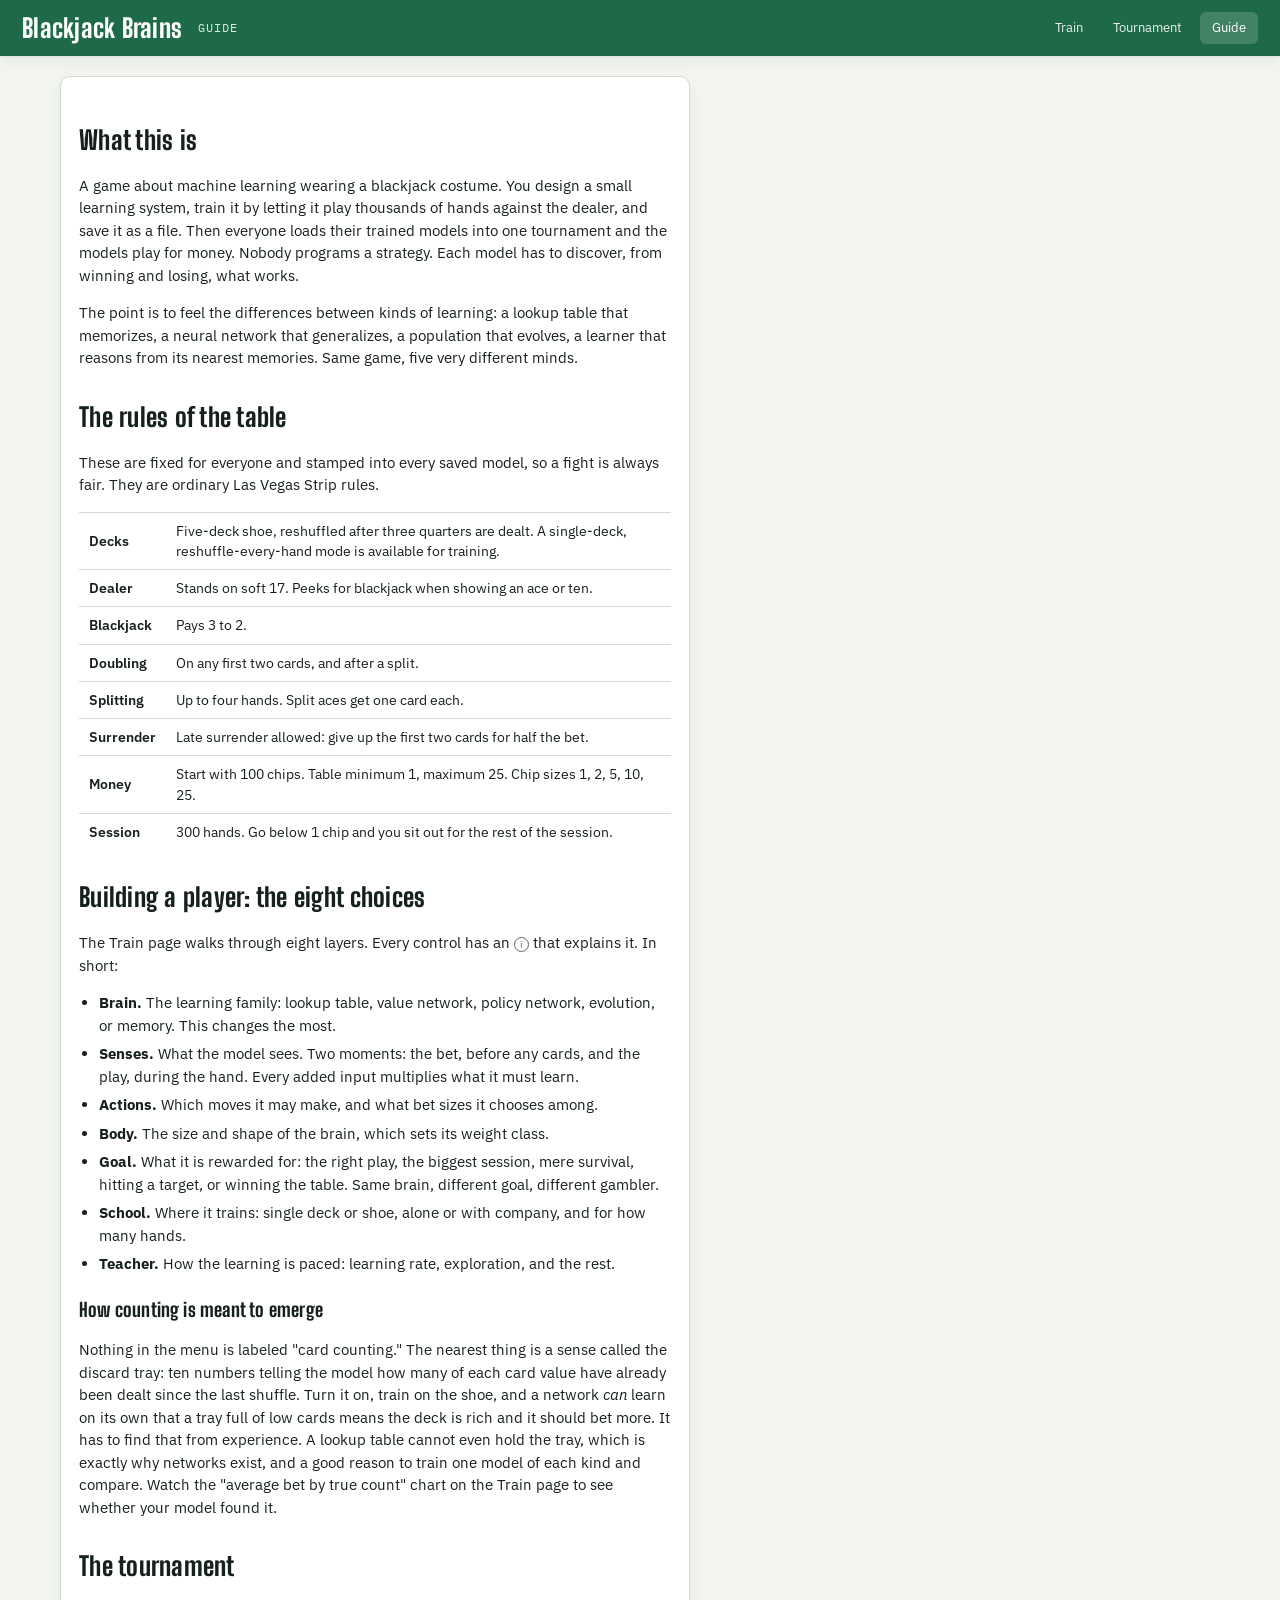
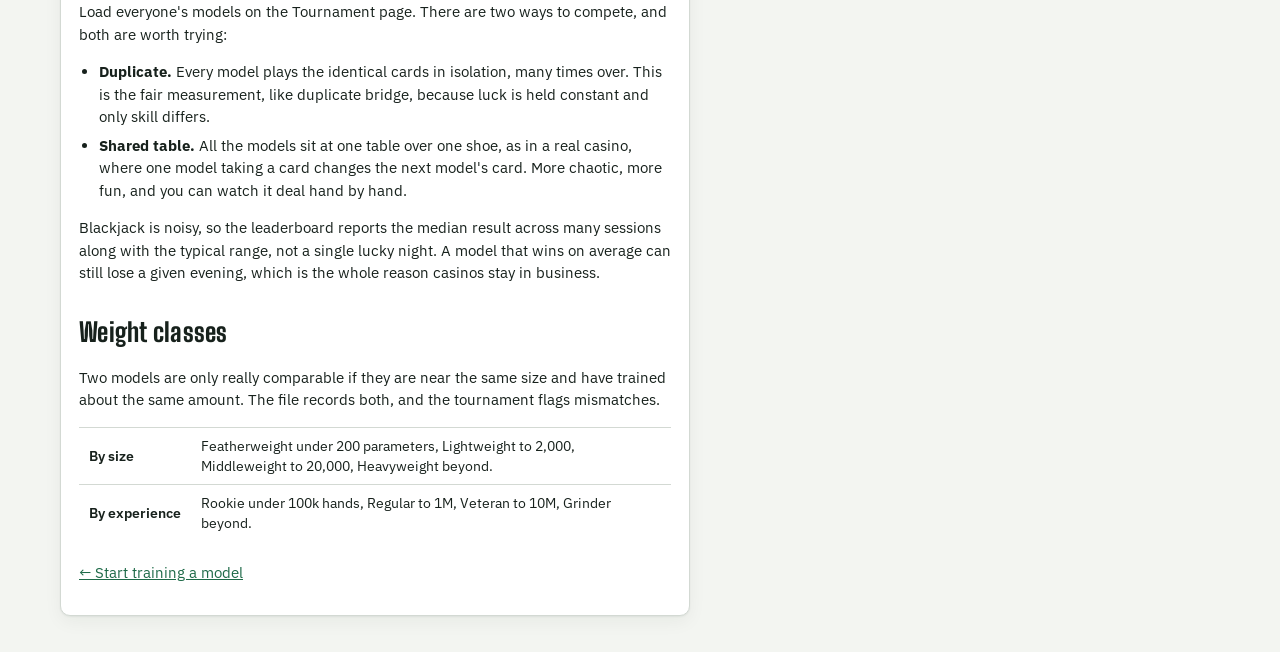
==== guide.html @ d70ca4d6 "Blackjack Brains: train ML players and compete them A browser game for learning about ML approaches." ====
<!doctype html>
<html lang="en">
<head>
<meta charset="utf-8">
<meta name="viewport" content="width=device-width, initial-scale=1">
<title>Blackjack Brains — Guide</title>
<link rel="stylesheet" href="https://fonts.googleapis.com/css2?family=Big+Shoulders+Display:wght@700;800&family=IBM+Plex+Sans:ital,wght@0,400;0,500;0,600;1,400&family=IBM+Plex+Mono:wght@400;500;600&display=swap">
<link rel="stylesheet" href="css/app.css">
<style>
.prose{max-width:70ch}
.prose h2{font-size:26px;margin:28px 0 6px}
.prose h3{font-size:19px;margin:20px 0 4px}
.prose p,.prose li{font-size:15px}
.prose ul{padding-left:20px}
.prose li{margin-bottom:6px}
table.grid td.k{font-weight:600;white-space:nowrap}
</style>
</head>
<body>
<header class="top">
  <h1>Blackjack Brains</h1><span class="sub">Guide</span>
  <nav><a href="index.html">Train</a><a href="tournament.html">Tournament</a><a href="guide.html" class="here">Guide</a></nav>
</header>

<div class="wrap">
<div class="card prose">
  <h2>What this is</h2>
  <p>A game about machine learning wearing a blackjack costume. You design a small learning system, train it by letting it play thousands of hands against the dealer, and save it as a file. Then everyone loads their trained models into one tournament and the models play for money. Nobody programs a strategy. Each model has to discover, from winning and losing, what works.</p>
  <p>The point is to feel the differences between kinds of learning: a lookup table that memorizes, a neural network that generalizes, a population that evolves, a learner that reasons from its nearest memories. Same game, five very different minds.</p>

  <h2>The rules of the table</h2>
  <p>These are fixed for everyone and stamped into every saved model, so a fight is always fair. They are ordinary Las Vegas Strip rules.</p>
  <table class="grid">
    <tbody>
      <tr><td class="k">Decks</td><td>Five-deck shoe, reshuffled after three quarters are dealt. A single-deck, reshuffle-every-hand mode is available for training.</td></tr>
      <tr><td class="k">Dealer</td><td>Stands on soft 17. Peeks for blackjack when showing an ace or ten.</td></tr>
      <tr><td class="k">Blackjack</td><td>Pays 3 to 2.</td></tr>
      <tr><td class="k">Doubling</td><td>On any first two cards, and after a split.</td></tr>
      <tr><td class="k">Splitting</td><td>Up to four hands. Split aces get one card each.</td></tr>
      <tr><td class="k">Surrender</td><td>Late surrender allowed: give up the first two cards for half the bet.</td></tr>
      <tr><td class="k">Money</td><td>Start with 100 chips. Table minimum 1, maximum 25. Chip sizes 1, 2, 5, 10, 25.</td></tr>
      <tr><td class="k">Session</td><td>300 hands. Go below 1 chip and you sit out for the rest of the session.</td></tr>
    </tbody>
  </table>

  <h2>Building a player: the eight choices</h2>
  <p>The Train page walks through eight layers. Every control has an <span class="info" style="cursor:default">i</span> that explains it. In short:</p>
  <ul>
    <li><b>Brain.</b> The learning family: lookup table, value network, policy network, evolution, or memory. This changes the most.</li>
    <li><b>Senses.</b> What the model sees. Two moments: the bet, before any cards, and the play, during the hand. Every added input multiplies what it must learn.</li>
    <li><b>Actions.</b> Which moves it may make, and what bet sizes it chooses among.</li>
    <li><b>Body.</b> The size and shape of the brain, which sets its weight class.</li>
    <li><b>Goal.</b> What it is rewarded for: the right play, the biggest session, mere survival, hitting a target, or winning the table. Same brain, different goal, different gambler.</li>
    <li><b>School.</b> Where it trains: single deck or shoe, alone or with company, and for how many hands.</li>
    <li><b>Teacher.</b> How the learning is paced: learning rate, exploration, and the rest.</li>
  </ul>

  <h3>How counting is meant to emerge</h3>
  <p>Nothing in the menu is labeled "card counting." The nearest thing is a sense called the discard tray: ten numbers telling the model how many of each card value have already been dealt since the last shuffle. Turn it on, train on the shoe, and a network <em>can</em> learn on its own that a tray full of low cards means the deck is rich and it should bet more. It has to find that from experience. A lookup table cannot even hold the tray, which is exactly why networks exist, and a good reason to train one model of each kind and compare. Watch the "average bet by true count" chart on the Train page to see whether your model found it.</p>

  <h2>The tournament</h2>
  <p>Load everyone's models on the Tournament page. There are two ways to compete, and both are worth trying:</p>
  <ul>
    <li><b>Duplicate.</b> Every model plays the identical cards in isolation, many times over. This is the fair measurement, like duplicate bridge, because luck is held constant and only skill differs.</li>
    <li><b>Shared table.</b> All the models sit at one table over one shoe, as in a real casino, where one model taking a card changes the next model's card. More chaotic, more fun, and you can watch it deal hand by hand.</li>
  </ul>
  <p>Blackjack is noisy, so the leaderboard reports the median result across many sessions along with the typical range, not a single lucky night. A model that wins on average can still lose a given evening, which is the whole reason casinos stay in business.</p>

  <h2>Weight classes</h2>
  <p>Two models are only really comparable if they are near the same size and have trained about the same amount. The file records both, and the tournament flags mismatches.</p>
  <table class="grid">
    <tbody>
      <tr><td class="k">By size</td><td>Featherweight under 200 parameters, Lightweight to 2,000, Middleweight to 20,000, Heavyweight beyond.</td></tr>
      <tr><td class="k">By experience</td><td>Rookie under 100k hands, Regular to 1M, Veteran to 10M, Grinder beyond.</td></tr>
    </tbody>
  </table>
  <p style="margin-top:20px"><a href="index.html">← Start training a model</a></p>
</div>
</div>
</body>
</html>
---- css/app.css ----
/* Blackjack Brains — shared styling. Felt-green casino, IBM Plex, works light and dark. */
:root{
  --bg:#F3F5F1; --surface:#FFFFFF; --panel:#FAFBF9; --ink:#17211C; --muted:#5B6862; --line:#D3D9D3;
  --felt:#1E6A48; --felt-soft:#E3EFE7; --felt-ink:#124A32; --felt-bright:#2E9C6A;
  --red:#B23A31; --red-soft:#F6E4E1; --gold:#A88434; --gold-soft:#F3EBD7; --blue:#3B6EA8; --blue-soft:#E2EAF5;
  --plum:#7A4EA3; --plum-soft:#EDE4F5; --slate:#5A6B7C; --slate-soft:#E6EAEE;
  --shadow:0 1px 2px rgba(23,33,28,.06), 0 6px 18px rgba(23,33,28,.05);
  --tab:#A88434; --val:#1E6A48; --pol:#3B6EA8; --evo:#7A4EA3; --mem:#5A6B7C;
}
@media (prefers-color-scheme:dark){:root:not([data-theme="light"]){
  --bg:#0F1613; --surface:#151F1A; --panel:#111A16; --ink:#E6EAE4; --muted:#9AA8A0; --line:#2A3630;
  --felt:#4EB688; --felt-soft:#16281F; --felt-ink:#8FD9B6; --felt-bright:#4EB688;
  --red:#E5766C; --red-soft:#3A1F1C; --gold:#D3B36A; --gold-soft:#2E2718; --blue:#7FA8DA; --blue-soft:#182535;
  --plum:#B18AE0; --plum-soft:#271C33; --slate:#9FB0C0; --slate-soft:#1E262D;
  --shadow:0 1px 2px rgba(0,0,0,.4), 0 6px 18px rgba(0,0,0,.3);
  --tab:#D3B36A; --val:#4EB688; --pol:#7FA8DA; --evo:#B18AE0; --mem:#9FB0C0;
}}
:root[data-theme="dark"]{
  --bg:#0F1613; --surface:#151F1A; --panel:#111A16; --ink:#E6EAE4; --muted:#9AA8A0; --line:#2A3630;
  --felt:#4EB688; --felt-soft:#16281F; --felt-ink:#8FD9B6; --felt-bright:#4EB688;
  --red:#E5766C; --red-soft:#3A1F1C; --gold:#D3B36A; --gold-soft:#2E2718; --blue:#7FA8DA; --blue-soft:#182535;
  --plum:#B18AE0; --plum-soft:#271C33; --slate:#9FB0C0; --slate-soft:#1E262D;
  --shadow:0 1px 2px rgba(0,0,0,.4), 0 6px 18px rgba(0,0,0,.3);
  --tab:#D3B36A; --val:#4EB688; --pol:#7FA8DA; --evo:#B18AE0; --mem:#9FB0C0;
}
*{box-sizing:border-box}
html{color-scheme:light dark}
body{margin:0;background:var(--bg);color:var(--ink);font-family:"IBM Plex Sans",system-ui,-apple-system,"Segoe UI",sans-serif;font-size:15px;line-height:1.5;-webkit-font-smoothing:antialiased}
a{color:var(--felt)}
h1,h2,h3{font-family:"Big Shoulders Display","Arial Narrow",Impact,sans-serif;font-weight:800;letter-spacing:.01em;text-wrap:balance;margin:0}
button,select,input{font-family:inherit;font-size:14px;color:var(--ink)}
:focus-visible{outline:2px solid var(--felt);outline-offset:2px}
.mono{font-family:"IBM Plex Mono",ui-monospace,Menlo,monospace;font-variant-numeric:tabular-nums}

/* top bar */
.top{position:sticky;top:0;z-index:20;display:flex;align-items:center;gap:16px;padding:12px 22px;background:var(--felt);color:#fff;box-shadow:var(--shadow)}
.top h1{font-size:26px;color:#fff;line-height:1}
.top .sub{font-family:"IBM Plex Mono",monospace;font-size:12px;letter-spacing:.08em;text-transform:uppercase;opacity:.85}
.top nav{margin-left:auto;display:flex;gap:6px}
.top nav a{color:#fff;text-decoration:none;font-size:13px;padding:6px 12px;border-radius:6px;opacity:.9}
.top nav a.here{background:rgba(255,255,255,.16);opacity:1}
.top nav a:hover{background:rgba(255,255,255,.12)}

/* buttons */
.btn{border:1px solid var(--line);background:var(--surface);color:var(--ink);padding:8px 16px;border-radius:7px;cursor:pointer;font-weight:600;box-shadow:var(--shadow)}
.btn:hover{border-color:var(--felt)}
.btn.primary{background:var(--felt);color:#fff;border-color:var(--felt)}
.btn.primary:hover{background:var(--felt-ink)}
.btn.danger{color:var(--red);border-color:var(--red)}
.btn:disabled{opacity:.5;cursor:not-allowed}
.btn.small{padding:5px 10px;font-size:13px}

/* layout */
.wrap{max-width:1200px;margin:0 auto;padding:20px}
.cols{display:grid;grid-template-columns:minmax(0,1fr) 400px;gap:20px;align-items:start}
@media(max-width:900px){.cols{grid-template-columns:1fr}}
.card{background:var(--surface);border:1px solid var(--line);border-radius:10px;box-shadow:var(--shadow);padding:16px 18px;margin-bottom:16px}
.card>h2{font-size:22px;margin-bottom:2px}
.card>.blurb{color:var(--muted);font-size:13.5px;margin:2px 0 12px;max-width:60ch}

/* layer accordion */
.layer{border:1px solid var(--line);border-radius:9px;margin-bottom:10px;overflow:hidden;background:var(--surface)}
.layer>summary{list-style:none;cursor:pointer;padding:12px 16px;display:flex;align-items:center;gap:10px;background:var(--panel)}
.layer>summary::-webkit-details-marker{display:none}
.layer>summary .n{font-family:"IBM Plex Mono",monospace;font-size:12px;color:var(--felt);border:1px solid var(--felt);border-radius:5px;padding:1px 7px}
.layer>summary h3{font-size:19px}
.layer>summary .caret{margin-left:auto;color:var(--muted);transition:transform .15s}
.layer[open]>summary .caret{transform:rotate(90deg)}
.layer .body{padding:6px 16px 16px}
.layer .body>.blurb{color:var(--muted);font-size:13px;margin:6px 0 12px;max-width:64ch}

/* option rows */
.opt{display:flex;align-items:flex-start;gap:10px;padding:8px 0;border-top:1px solid var(--line)}
.opt:first-child{border-top:0}
.opt .lab{flex:0 0 42%;font-weight:600;font-size:14px;display:flex;align-items:center;gap:6px}
.opt .ctl{flex:1;display:flex;flex-direction:column;gap:4px}
.opt select,.opt input[type=number]{width:100%;padding:6px 8px;border:1px solid var(--line);border-radius:6px;background:var(--surface)}
.opt .hint{font-size:12px;color:var(--muted);line-height:1.35}
.opt.disabled{opacity:.45}
.trap-badge{font-family:"IBM Plex Mono",monospace;font-size:9.5px;letter-spacing:.06em;text-transform:uppercase;color:var(--red);background:var(--red-soft);padding:1px 5px;border-radius:3px}
.info{display:inline-flex;align-items:center;justify-content:center;width:15px;height:15px;border-radius:50%;border:1px solid var(--muted);color:var(--muted);font-size:10px;cursor:help;flex:0 0 auto;position:relative}
.info:hover{border-color:var(--felt);color:var(--felt)}
.tip{position:fixed;z-index:100;max-width:320px;background:var(--ink);color:var(--bg);padding:9px 12px;border-radius:7px;font-size:12.5px;line-height:1.45;font-weight:400;box-shadow:0 8px 24px rgba(0,0,0,.3);pointer-events:none;opacity:0;transition:opacity .12s}
.tip.show{opacity:1}

/* radio cards (brain, goal, cards) */
.radios{display:grid;gap:8px}
.radio{display:flex;gap:10px;align-items:flex-start;border:1px solid var(--line);border-radius:8px;padding:10px 12px;cursor:pointer;background:var(--surface)}
.radio:hover{border-color:var(--felt)}
.radio.sel{border-color:var(--felt);background:var(--felt-soft)}
.radio input{margin-top:3px}
.radio .t{font-weight:700;font-size:14.5px}
.radio .d{font-size:12.5px;color:var(--muted);line-height:1.4}
.tag{font-family:"IBM Plex Mono",monospace;font-size:10px;font-weight:600;padding:1px 6px;border-radius:999px;vertical-align:middle;margin-left:6px}
.tag.tab{background:var(--gold-soft);color:var(--tab)} .tag.val{background:var(--felt-soft);color:var(--val)}
.tag.pol{background:var(--blue-soft);color:var(--pol)} .tag.evo{background:var(--plum-soft);color:var(--evo)} .tag.mem{background:var(--slate-soft);color:var(--mem)}

/* side panel */
.side .card{position:sticky;top:78px}
.stat{display:flex;justify-content:space-between;align-items:baseline;padding:5px 0;border-top:1px solid var(--line);font-size:14px}
.stat:first-of-type{border-top:0}
.stat .k{color:var(--muted)}
.stat .v{font-family:"IBM Plex Mono",monospace;font-weight:600}
.klass{display:inline-block;font-family:"IBM Plex Mono",monospace;font-size:11px;padding:2px 8px;border-radius:999px;background:var(--felt-soft);color:var(--felt-ink)}
.warns{margin:10px 0 0;padding:0;list-style:none;display:flex;flex-direction:column;gap:6px}
.warns li{font-size:12.5px;background:var(--gold-soft);color:var(--ink);border-left:3px solid var(--gold);padding:7px 10px;border-radius:0 6px 6px 0}
.warns li.hard{background:var(--red-soft);border-left-color:var(--red)}
.handle{font-family:"Big Shoulders Display",sans-serif;font-weight:800;font-size:26px;letter-spacing:.01em}
.handle-row{display:flex;align-items:center;gap:8px;margin-bottom:4px}

/* recipes */
.recipe-grid{display:grid;grid-template-columns:repeat(auto-fill,minmax(220px,1fr));gap:10px}
.recipe{border:1px solid var(--line);border-radius:8px;padding:12px;cursor:pointer;background:var(--surface);text-align:left}
.recipe:hover{border-color:var(--felt);background:var(--felt-soft)}
.recipe .rn{font-weight:700;font-size:15px}
.recipe .rl{font-family:"IBM Plex Mono",monospace;font-size:11px;color:var(--felt);margin:3px 0}
.recipe .rb{font-size:12px;color:var(--muted);line-height:1.4}

/* progress + charts */
.bar{height:10px;background:var(--line);border-radius:999px;overflow:hidden}
.bar>i{display:block;height:100%;background:var(--felt);width:0;transition:width .2s}
.metrics{display:grid;grid-template-columns:repeat(auto-fit,minmax(96px,1fr));gap:8px;margin:12px 0}
.metric{background:var(--panel);border:1px solid var(--line);border-radius:8px;padding:8px 10px}
.metric .k{font-size:11px;color:var(--muted);text-transform:uppercase;letter-spacing:.05em}
.metric .v{font-family:"IBM Plex Mono",monospace;font-size:20px;font-weight:600}
canvas{max-width:100%;display:block}
.chart-wrap{overflow-x:auto}

/* strategy chart grid */
.sc{border-collapse:collapse;font-family:"IBM Plex Mono",monospace;font-size:11px}
.sc th,.sc td{width:22px;height:20px;text-align:center;border:1px solid var(--line);padding:0}
.sc th{background:var(--panel);color:var(--muted);font-weight:500}
.sc td{color:#000;font-weight:600}
.sc td.dis{color:var(--muted);background:repeating-linear-gradient(45deg,transparent,transparent 3px,var(--line) 3px,var(--line) 4px)}
.a-H{background:#E9573F} .a-S{background:#F7C548} .a-D{background:#3FA796} .a-P{background:#6C8AE4} .a-R{background:#C7CCD1}
.legend{display:flex;gap:12px;flex-wrap:wrap;font-size:12px;margin-top:8px}
.legend .sw{display:inline-block;width:12px;height:12px;border-radius:3px;vertical-align:middle;margin-right:4px}

.drop{border:2px dashed var(--line);border-radius:10px;padding:26px;text-align:center;color:var(--muted);background:var(--panel)}
.drop.over{border-color:var(--felt);background:var(--felt-soft);color:var(--felt-ink)}
table.grid{width:100%;border-collapse:collapse;font-size:13.5px}
table.grid th,table.grid td{text-align:left;padding:8px 10px;border-top:1px solid var(--line)}
table.grid thead th{border-top:0;font-size:11px;text-transform:uppercase;letter-spacing:.05em;color:var(--muted);background:var(--panel)}
table.grid td.num{font-family:"IBM Plex Mono",monospace;text-align:right;font-variant-numeric:tabular-nums}
.chip-dot{display:inline-block;width:10px;height:10px;border-radius:50%;margin-right:6px;vertical-align:middle}
.pill{font-family:"IBM Plex Mono",monospace;font-size:11px;padding:1px 7px;border-radius:999px;background:var(--panel);border:1px solid var(--line)}
@media(prefers-reduced-motion:reduce){*{transition:none!important}}
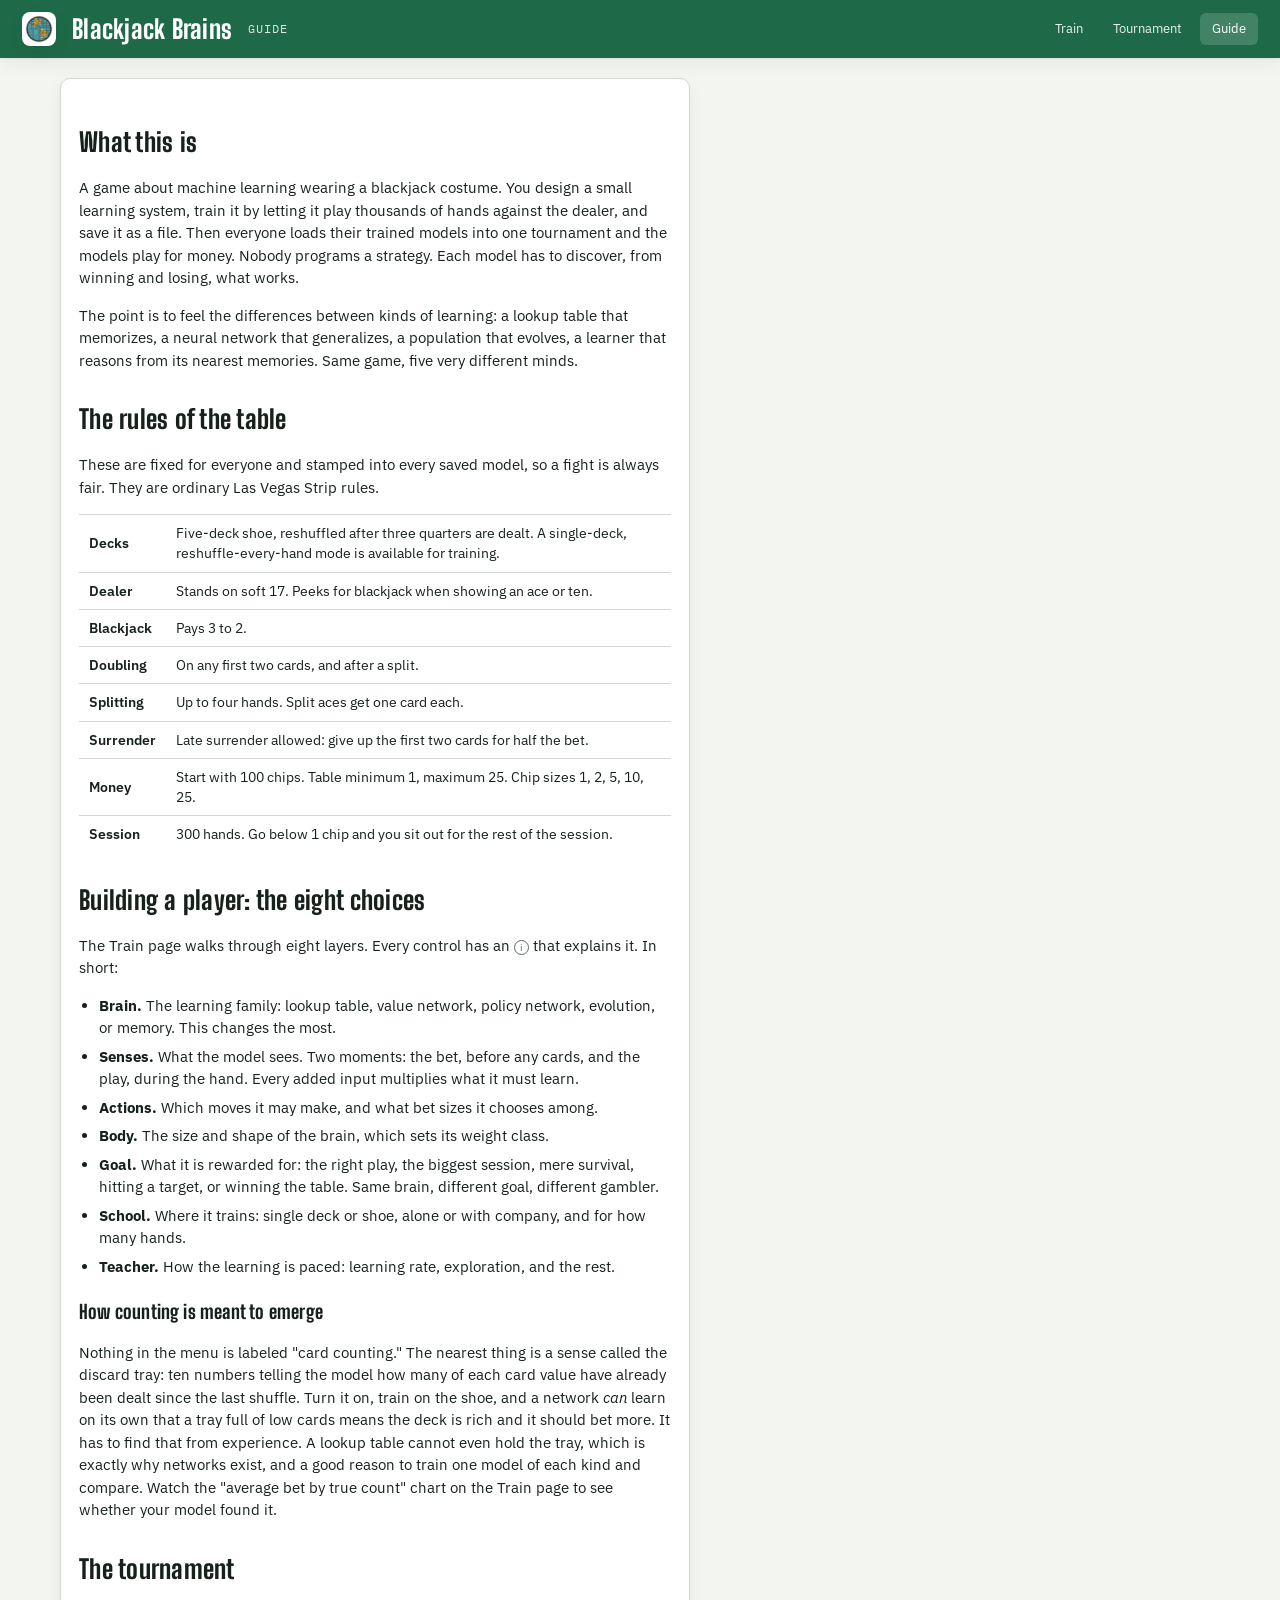
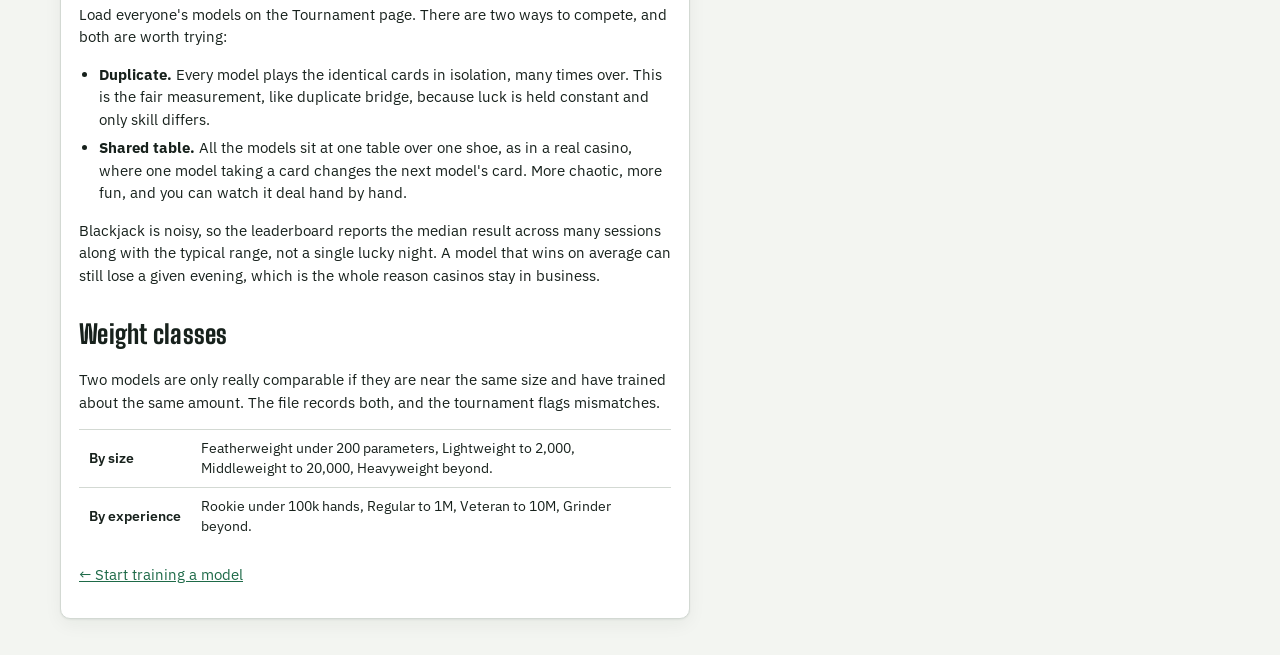
==== commit 41c8b989: "Fix tournament layout collision; add World by Joe icon - The felt's playing-card class .card clobber" ====
--- a/guide.html
+++ b/guide.html
@@ -4,8 +4,11 @@
 <meta charset="utf-8">
 <meta name="viewport" content="width=device-width, initial-scale=1">
 <title>Blackjack Brains — Guide</title>
+<link rel="icon" type="image/png" sizes="32x32" href="favicon-32.png">
+<link rel="icon" type="image/png" sizes="180x180" href="worldbyjoe-mark.png">
+<link rel="apple-touch-icon" href="apple-touch-icon.png">
 <link rel="stylesheet" href="https://fonts.googleapis.com/css2?family=Big+Shoulders+Display:wght@700;800&family=IBM+Plex+Sans:ital,wght@0,400;0,500;0,600;1,400&family=IBM+Plex+Mono:wght@400;500;600&display=swap">
-<link rel="stylesheet" href="css/app.css">
+<link rel="stylesheet" href="css/app.css?v=2">
 <style>
 .prose{max-width:70ch}
 .prose h2{font-size:26px;margin:28px 0 6px}
@@ -18,6 +21,7 @@
 </head>
 <body>
 <header class="top">
+  <img class="mark" src="worldbyjoe-mark.png" alt="World by Joe">
   <h1>Blackjack Brains</h1><span class="sub">Guide</span>
   <nav><a href="index.html">Train</a><a href="tournament.html">Tournament</a><a href="guide.html" class="here">Guide</a></nav>
 </header>
--- a/css/app.css
+++ b/css/app.css
@@ -34,6 +34,7 @@
 
 /* top bar */
 .top{position:sticky;top:0;z-index:20;display:flex;align-items:center;gap:16px;padding:12px 22px;background:var(--felt);color:#fff;box-shadow:var(--shadow)}
+.top .mark{height:34px;width:34px;border-radius:8px;display:block;flex:0 0 auto;background:#fff;padding:3px;box-shadow:var(--shadow)}
 .top h1{font-size:26px;color:#fff;line-height:1}
 .top .sub{font-family:"IBM Plex Mono",monospace;font-size:12px;letter-spacing:.08em;text-transform:uppercase;opacity:.85}
 .top nav{margin-left:auto;display:flex;gap:6px}
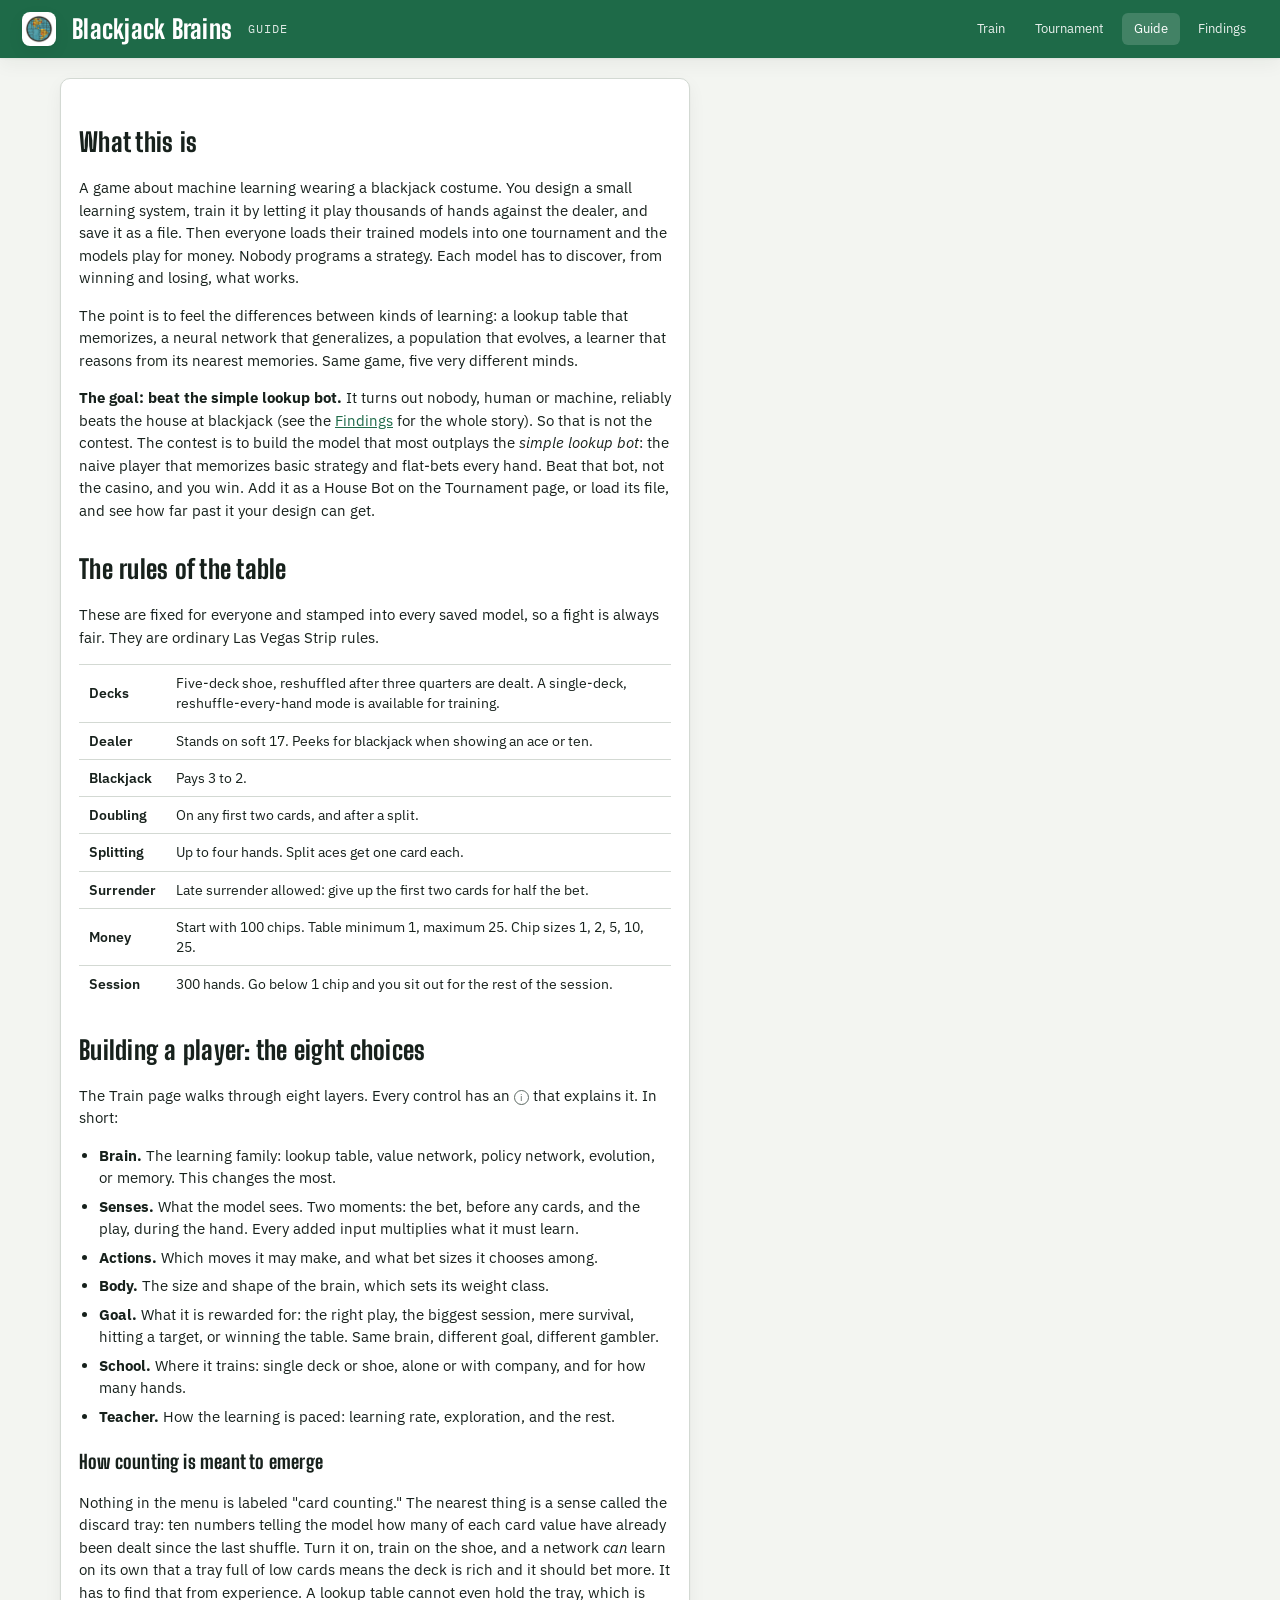
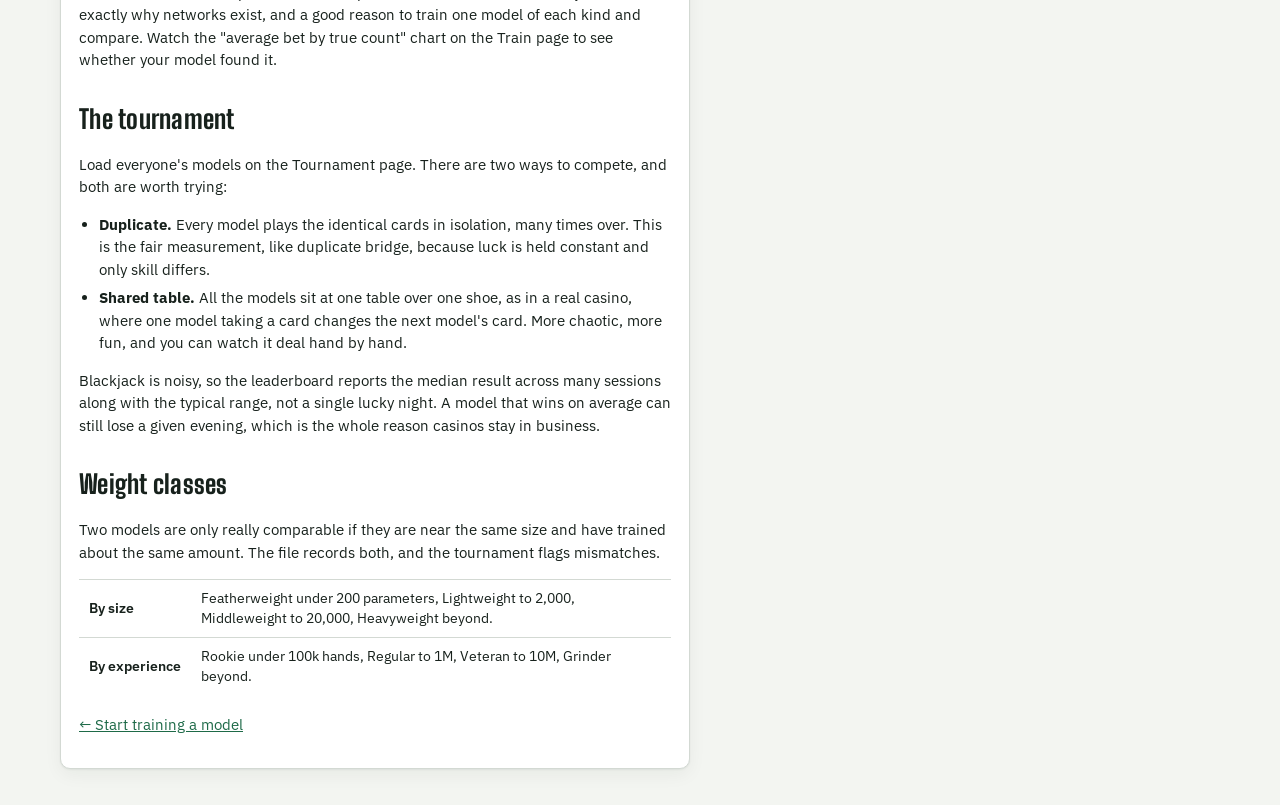
==== commit 8e67d63d: "Add Findings page; reframe the goal as beating the simple lookup bot - New findings.html summarizing" ====
--- a/guide.html
+++ b/guide.html
@@ -8,7 +8,7 @@
 <link rel="icon" type="image/png" sizes="180x180" href="worldbyjoe-mark.png">
 <link rel="apple-touch-icon" href="apple-touch-icon.png">
 <link rel="stylesheet" href="https://fonts.googleapis.com/css2?family=Big+Shoulders+Display:wght@700;800&family=IBM+Plex+Sans:ital,wght@0,400;0,500;0,600;1,400&family=IBM+Plex+Mono:wght@400;500;600&display=swap">
-<link rel="stylesheet" href="css/app.css?v=2">
+<link rel="stylesheet" href="css/app.css?v=5">
 <style>
 .prose{max-width:70ch}
 .prose h2{font-size:26px;margin:28px 0 6px}
@@ -23,7 +23,7 @@
 <header class="top">
   <img class="mark" src="worldbyjoe-mark.png" alt="World by Joe">
   <h1>Blackjack Brains</h1><span class="sub">Guide</span>
-  <nav><a href="index.html">Train</a><a href="tournament.html">Tournament</a><a href="guide.html" class="here">Guide</a></nav>
+  <nav><a href="index.html">Train</a><a href="tournament.html">Tournament</a><a href="guide.html" class="here">Guide</a><a href="findings.html">Findings</a></nav>
 </header>
 
 <div class="wrap">
@@ -31,6 +31,7 @@
   <h2>What this is</h2>
   <p>A game about machine learning wearing a blackjack costume. You design a small learning system, train it by letting it play thousands of hands against the dealer, and save it as a file. Then everyone loads their trained models into one tournament and the models play for money. Nobody programs a strategy. Each model has to discover, from winning and losing, what works.</p>
   <p>The point is to feel the differences between kinds of learning: a lookup table that memorizes, a neural network that generalizes, a population that evolves, a learner that reasons from its nearest memories. Same game, five very different minds.</p>
+  <p><b>The goal: beat the simple lookup bot.</b> It turns out nobody, human or machine, reliably beats the house at blackjack (see the <a href="findings.html">Findings</a> for the whole story). So that is not the contest. The contest is to build the model that most outplays the <em>simple lookup bot</em>: the naive player that memorizes basic strategy and flat-bets every hand. Beat that bot, not the casino, and you win. Add it as a House Bot on the Tournament page, or load its file, and see how far past it your design can get.</p>
 
   <h2>The rules of the table</h2>
   <p>These are fixed for everyone and stamped into every saved model, so a fight is always fair. They are ordinary Las Vegas Strip rules.</p>
--- a/css/app.css
+++ b/css/app.css
@@ -24,6 +24,7 @@
   --tab:#D3B36A; --val:#4EB688; --pol:#7FA8DA; --evo:#B18AE0; --mem:#9FB0C0;
 }
 *{box-sizing:border-box}
+[hidden]{display:none!important}
 html{color-scheme:light dark}
 body{margin:0;background:var(--bg);color:var(--ink);font-family:"IBM Plex Sans",system-ui,-apple-system,"Segoe UI",sans-serif;font-size:15px;line-height:1.5;-webkit-font-smoothing:antialiased}
 a{color:var(--felt)}
@@ -117,9 +118,42 @@
 .recipe .rl{font-family:"IBM Plex Mono",monospace;font-size:11px;color:var(--felt);margin:3px 0}
 .recipe .rb{font-size:12px;color:var(--muted);line-height:1.4}
 
+/* training length control */
+#runlen{margin-top:14px;border:1px solid var(--line);border-radius:9px;padding:12px;background:var(--panel)}
+.rl-head{font-weight:700;font-size:13px;margin-bottom:8px}
+.rl-modes{display:flex;gap:4px;margin-bottom:10px}
+.rl-mode{flex:1;padding:6px 4px;border:1px solid var(--line);background:var(--surface);border-radius:6px;font-size:12.5px;cursor:pointer;color:var(--ink);font-weight:600}
+.rl-mode:hover{border-color:var(--felt)}
+.rl-mode.on{background:var(--felt);color:#fff;border-color:var(--felt)}
+.rl-body{display:flex;flex-wrap:wrap;align-items:center;gap:6px}
+.rl-num{width:120px;padding:6px 8px;border:1px solid var(--line);border-radius:6px;background:var(--surface);font-family:"IBM Plex Mono",monospace;font-variant-numeric:tabular-nums}
+.rl-unit{font-size:13px;color:var(--muted)}
+.rl-presets{display:flex;gap:4px;width:100%;margin-top:2px}
+.rl-presets button{flex:1;padding:4px;border:1px solid var(--line);background:var(--surface);border-radius:5px;font-size:11.5px;font-family:"IBM Plex Mono",monospace;cursor:pointer;color:var(--ink)}
+.rl-presets button:hover{border-color:var(--felt)}
+.rl-est{font-size:11.5px;color:var(--muted);width:100%;line-height:1.4;margin-top:4px}
+
+/* train harder (parallel) */
+#trainharder{margin-top:10px;border:1px solid var(--line);border-radius:9px;padding:10px 12px;background:var(--panel)}
+.th-toggle{display:flex;align-items:center;gap:7px;font-size:13px;cursor:pointer}
+.th-body{margin-top:8px;display:flex;flex-wrap:wrap;align-items:center;gap:6px}
+.th-body .rl-num{width:70px}
+#runs{margin:10px 0;display:flex;flex-direction:column;gap:4px}
+.runs-head{font-size:11px;text-transform:uppercase;letter-spacing:.05em;color:var(--muted)}
+.run{display:flex;align-items:baseline;gap:8px;font-family:"IBM Plex Mono",monospace;font-size:12px;padding:4px 8px;border:1px solid var(--line);border-radius:6px;background:var(--surface)}
+.run.best{border-color:var(--felt);background:var(--felt-soft)}
+.run.fin{opacity:.75}
+.run .run-i{font-weight:600;flex:0 0 52px}
+.run .run-hands{flex:1;color:var(--muted)}
+.run .run-score{font-variant-numeric:tabular-nums}
+.run .run-tag{flex:0 0 auto;font-size:10px;text-transform:uppercase;letter-spacing:.05em;color:var(--muted)}
+.run.best .run-tag{color:var(--felt-ink);font-weight:600}
+
 /* progress + charts */
 .bar{height:10px;background:var(--line);border-radius:999px;overflow:hidden}
 .bar>i{display:block;height:100%;background:var(--felt);width:0;transition:width .2s}
+.bar.indet>i{width:35%!important;transition:none;animation:indet 1.1s ease-in-out infinite alternate}
+@keyframes indet{from{margin-left:0}to{margin-left:65%}}
 .metrics{display:grid;grid-template-columns:repeat(auto-fit,minmax(96px,1fr));gap:8px;margin:12px 0}
 .metric{background:var(--panel);border:1px solid var(--line);border-radius:8px;padding:8px 10px}
 .metric .k{font-size:11px;color:var(--muted);text-transform:uppercase;letter-spacing:.05em}
@@ -143,6 +177,21 @@
 table.grid th,table.grid td{text-align:left;padding:8px 10px;border-top:1px solid var(--line)}
 table.grid thead th{border-top:0;font-size:11px;text-transform:uppercase;letter-spacing:.05em;color:var(--muted);background:var(--panel)}
 table.grid td.num{font-family:"IBM Plex Mono",monospace;text-align:right;font-variant-numeric:tabular-nums}
+/* model options spec sheet (tournament) */
+#modelcard{margin-top:14px;border:1px solid var(--felt);border-radius:10px;background:var(--panel);padding:14px 16px}
+.spec-head{display:flex;justify-content:space-between;align-items:flex-start;gap:10px}
+.spec-title{font-family:"Big Shoulders Display",sans-serif;font-weight:800;font-size:22px;line-height:1}
+.spec-sub{font-family:"IBM Plex Mono",monospace;font-size:12px;color:var(--muted);margin-top:3px}
+.spec-note{font-size:12.5px;color:var(--muted);margin:8px 0 12px;max-width:64ch}
+.spec-grid{display:grid;grid-template-columns:repeat(auto-fill,minmax(220px,1fr));gap:12px}
+.spec-sec{border:1px solid var(--line);border-radius:8px;padding:10px 12px;background:var(--surface)}
+.spec-layer{font-family:"Big Shoulders Display",sans-serif;font-weight:700;font-size:16px;margin-bottom:6px;color:var(--felt-ink)}
+.spec-list{display:grid;grid-template-columns:auto 1fr;gap:3px 10px;margin:0;font-size:13px}
+.spec-list dt{color:var(--muted)}
+.spec-list dt.muted{font-style:italic}
+.spec-list dd{margin:0;font-weight:600;text-align:right;font-variant-numeric:tabular-nums}
+.spec-hist{font-size:12px;color:var(--muted);margin-top:10px;line-height:1.4}
+
 .chip-dot{display:inline-block;width:10px;height:10px;border-radius:50%;margin-right:6px;vertical-align:middle}
 .pill{font-family:"IBM Plex Mono",monospace;font-size:11px;padding:1px 7px;border-radius:999px;background:var(--panel);border:1px solid var(--line)}
 @media(prefers-reduced-motion:reduce){*{transition:none!important}}
